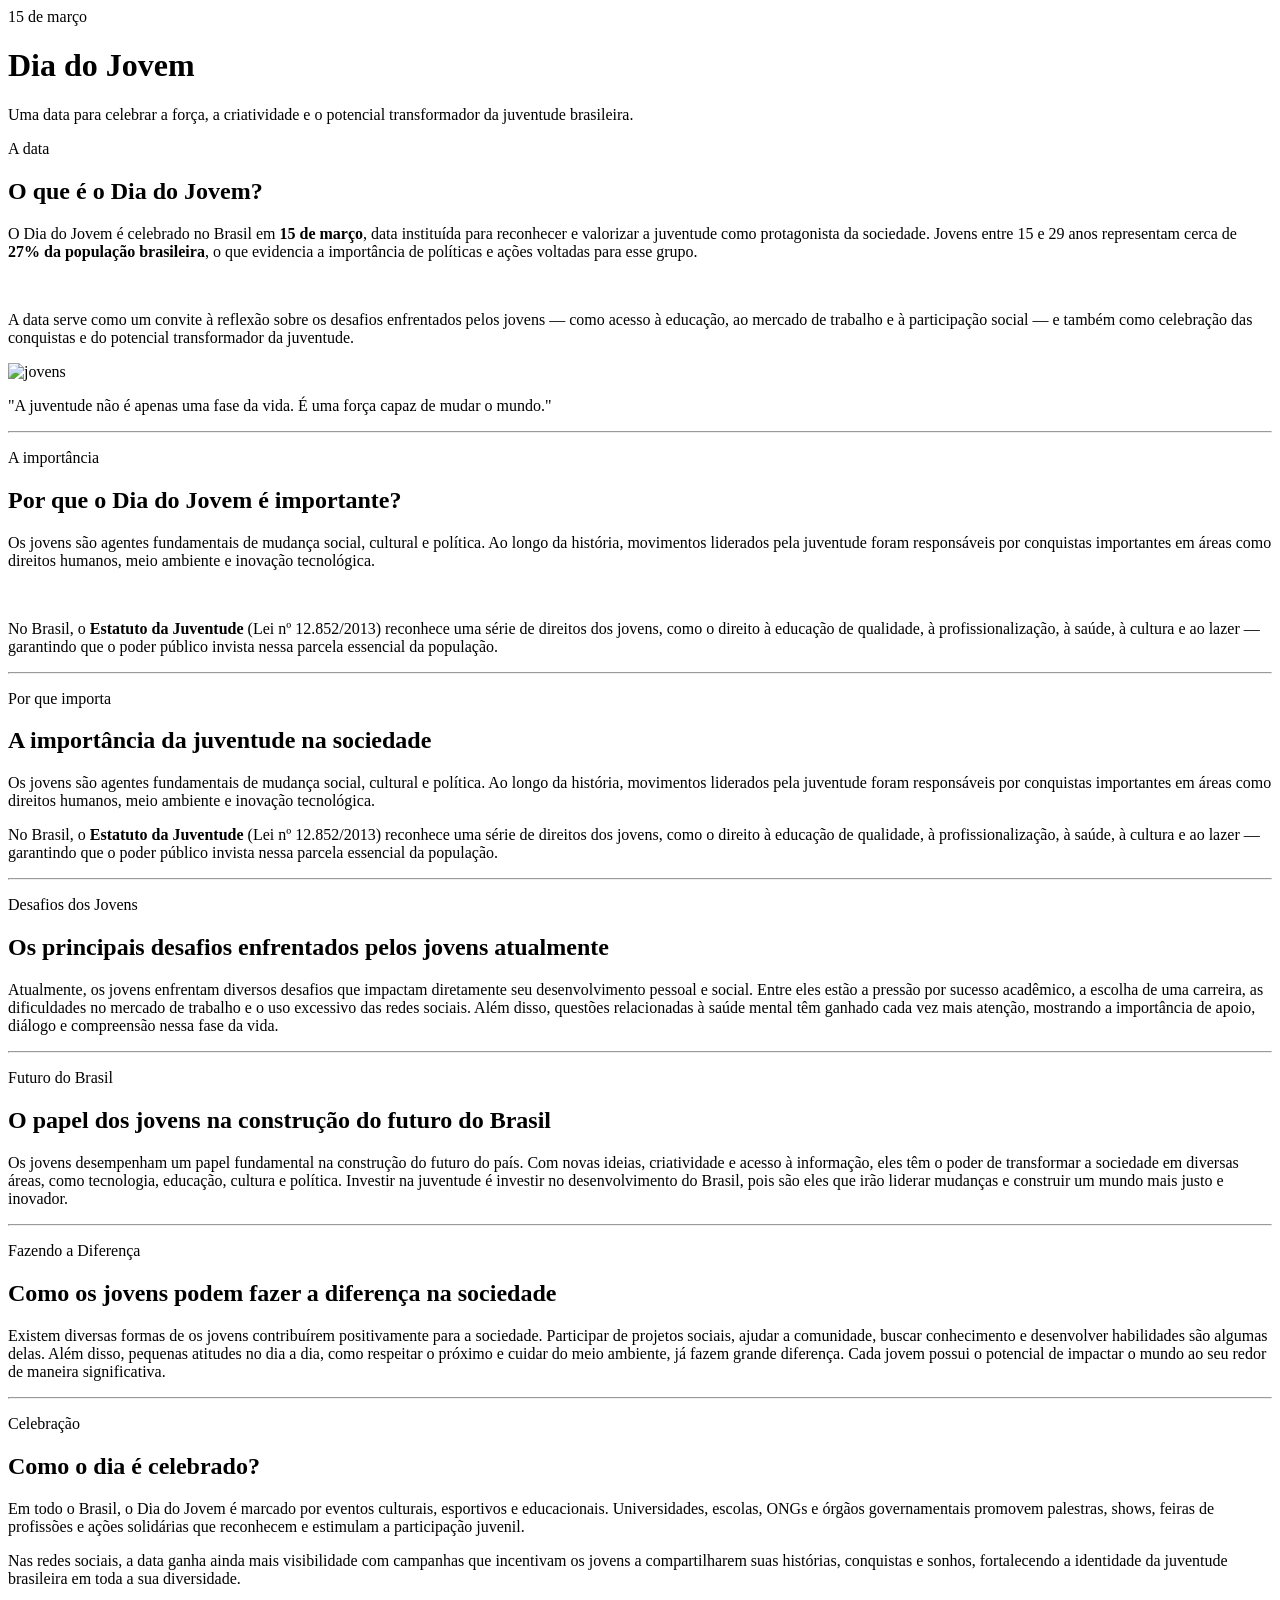
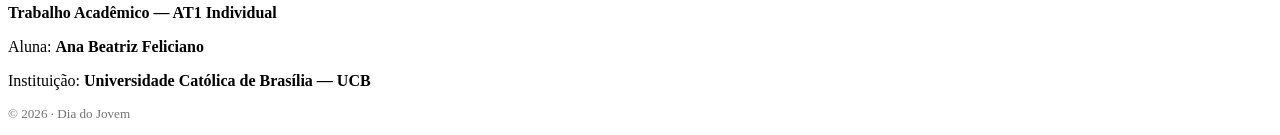
==== Dia do Jovem/index.html @ 6cd89dac "Dia do Jovem" ====
<html>
<head>
    <title>Dia do Jovem</title>
    
    <link rel="stylesheet" href="Dia do Jovem.css" />

    <link href="https://fonts.googleapis.com/css2?family=Playfair+Display:wght@700;900&family=Lato:wght@300;400;700&display=swap" rel="stylesheet" />
</head>
<body>

    <header>
        <span class="caixa">15 de março</span>
        <h1>Dia do Jovem</h1>
        <p>Uma data para celebrar a força, a criatividade e o potencial transformador da juventude brasileira.</p>
    </header>

    <main>
        
        <div class="seção">
      <p class="seção-tópico">A data</p>
      <h2>O que é o Dia do Jovem?</h2>
      <p>
        O Dia do Jovem é celebrado no Brasil em <strong>15 de março</strong>, data instituída para reconhecer e valorizar a juventude como protagonista da sociedade. Jovens entre 15 e 29 anos representam cerca de <strong>27% da população brasileira</strong>, o que evidencia a importância de políticas e ações voltadas para esse grupo.
      </p>
      <br>
      <p>
        A data serve como um convite à reflexão sobre os desafios enfrentados pelos jovens — como acesso à educação, ao mercado de trabalho e à participação social — e também como celebração das conquistas e do potencial transformador da juventude.
      </p>
      <img src="../Trabalho 01/Imagens/Jovens.jpg" alt="jovens">
      <div class="citação">
        <p>"A juventude não é apenas uma fase da vida. É uma força capaz de mudar o mundo."</p>
      </div>

      <hr class="espaço" />

      <div class="seção">
      <p class="seção-tópico">A importância</p>
      <h2>Por que o Dia do Jovem é importante?</h2>
      <p>
        Os jovens são agentes fundamentais de mudança social, cultural e política. Ao longo da história, movimentos liderados pela juventude foram responsáveis por conquistas importantes em áreas como direitos humanos, meio ambiente e inovação tecnológica.
      </p>
      <br>
      <p>
        No Brasil, o <strong>Estatuto da Juventude</strong> (Lei nº 12.852/2013) reconhece uma série de direitos dos jovens, como o direito à educação de qualidade, à profissionalização, à saúde, à cultura e ao lazer — garantindo que o poder público invista nessa parcela essencial da população.
      </p>
      </div>

      <hr class="espaço" />

      <div class="seção">
      <p class="seção-tópico">Por que importa</p>
      <h2>A importância da juventude na sociedade</h2>
      <p>
        Os jovens são agentes fundamentais de mudança social, cultural e política. Ao longo da história, movimentos liderados pela juventude foram responsáveis por conquistas importantes em áreas como direitos humanos, meio ambiente e inovação tecnológica.
      </p>
      <p>
        No Brasil, o <strong>Estatuto da Juventude</strong> (Lei nº 12.852/2013) reconhece uma série de direitos dos jovens, como o direito à educação de qualidade, à profissionalização, à saúde, à cultura e ao lazer — garantindo que o poder público invista nessa parcela essencial da população.
      </p>
      </div>

      <hr class="espaço" />

      <div class="seção">
        <p class="seção-tópico">Desafios dos Jovens</p>
        <h2>Os principais desafios enfrentados pelos jovens atualmente</h2>
        <p>Atualmente, os jovens enfrentam diversos desafios que impactam diretamente seu desenvolvimento pessoal e social. Entre eles estão a pressão por sucesso acadêmico, a escolha de uma carreira, as dificuldades no mercado de trabalho e o uso excessivo das redes sociais. Além disso, questões relacionadas à saúde mental têm ganhado cada vez mais atenção, mostrando a importância de apoio, diálogo e compreensão nessa fase da vida.</p>
      </div>

      <hr class="espaço" />

      <div class="seção">
        <p class="seção-tópico">Futuro do Brasil</p>
        <h2>O papel dos jovens na construção do futuro do Brasil</h2>
        <p>Os jovens desempenham um papel fundamental na construção do futuro do país. Com novas ideias, criatividade e acesso à informação, eles têm o poder de transformar a sociedade em diversas áreas, como tecnologia, educação, cultura e política. Investir na juventude é investir no desenvolvimento do Brasil, pois são eles que irão liderar mudanças e construir um mundo mais justo e inovador.</p>
      </div>

      <hr class="espaço" />

      <div class="seção">
        <p class="seção-tópico">Fazendo a Diferença</p>
        <h2>Como os jovens podem fazer a diferença na sociedade</h2>
        <p>Existem diversas formas de os jovens contribuírem positivamente para a sociedade. Participar de projetos sociais, ajudar a comunidade, buscar conhecimento e desenvolver habilidades são algumas delas. Além disso, pequenas atitudes no dia a dia, como respeitar o próximo e cuidar do meio ambiente, já fazem grande diferença. Cada jovem possui o potencial de impactar o mundo ao seu redor de maneira significativa.</p>
      </div>

      <hr class="espaço" />


      <div class="seção">
        <p class="seção-tópico">Celebração</p>
        <h2>Como o dia é celebrado?</h2>
        <p>
        Em todo o Brasil, o Dia do Jovem é marcado por eventos culturais, esportivos e educacionais. Universidades, escolas, ONGs e órgãos governamentais promovem palestras, shows, feiras de profissões e ações solidárias que reconhecem e estimulam a participação juvenil.
      </p>
      <p>
        Nas redes sociais, a data ganha ainda mais visibilidade com campanhas que incentivam os jovens a compartilharem suas histórias, conquistas e sonhos, fortalecendo a identidade da juventude brasileira em toda a sua diversidade.
      </p>
      </div>
  </main>

    <footer>
        <p><strong>Trabalho Acadêmico — AT1 Individual</strong></p>
        <p>Aluna: <strong>Ana Beatriz Feliciano</strong></p>
        <p>Instituição: <strong>Universidade Católica de Brasília — UCB</strong></p>
        <p style="margin-top: 10px; font-size: 0.82rem; opacity: 0.55;">© 2026 · Dia do Jovem</p>
    </footer>



</body>
</html>
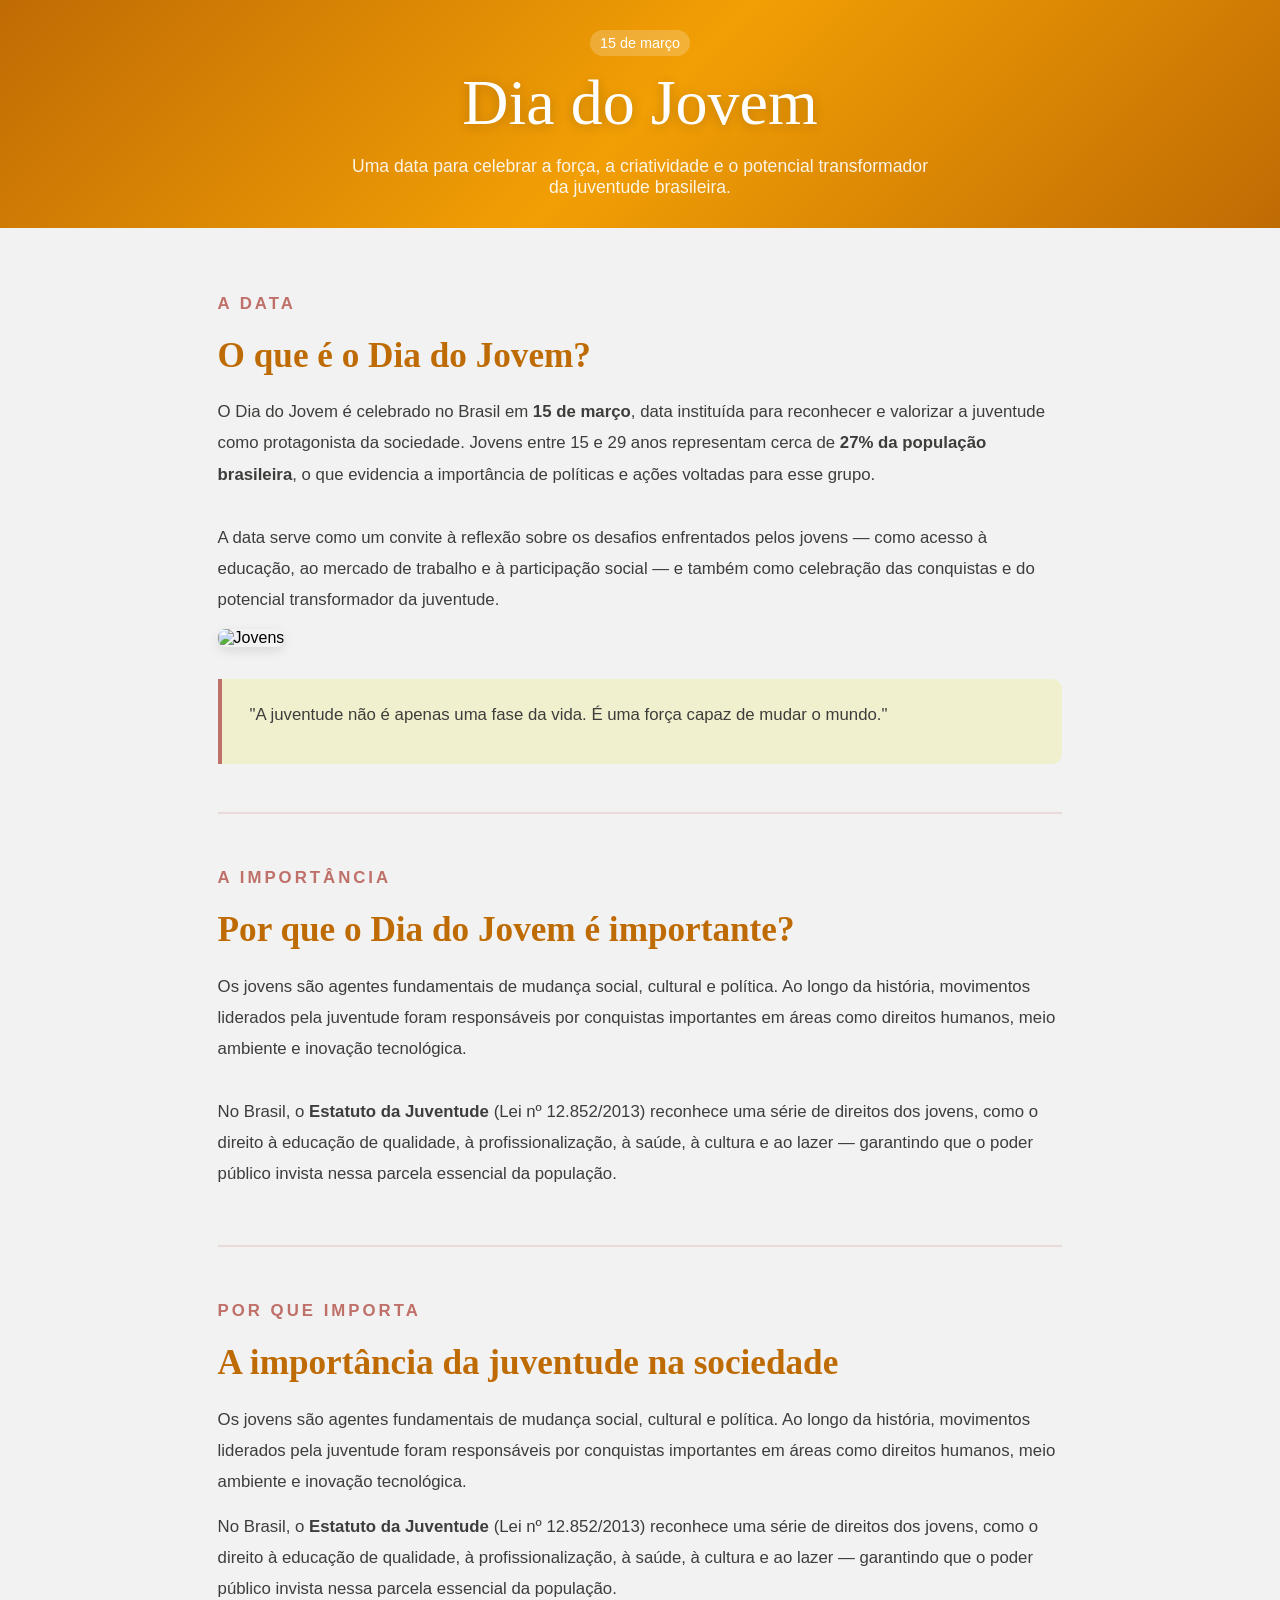
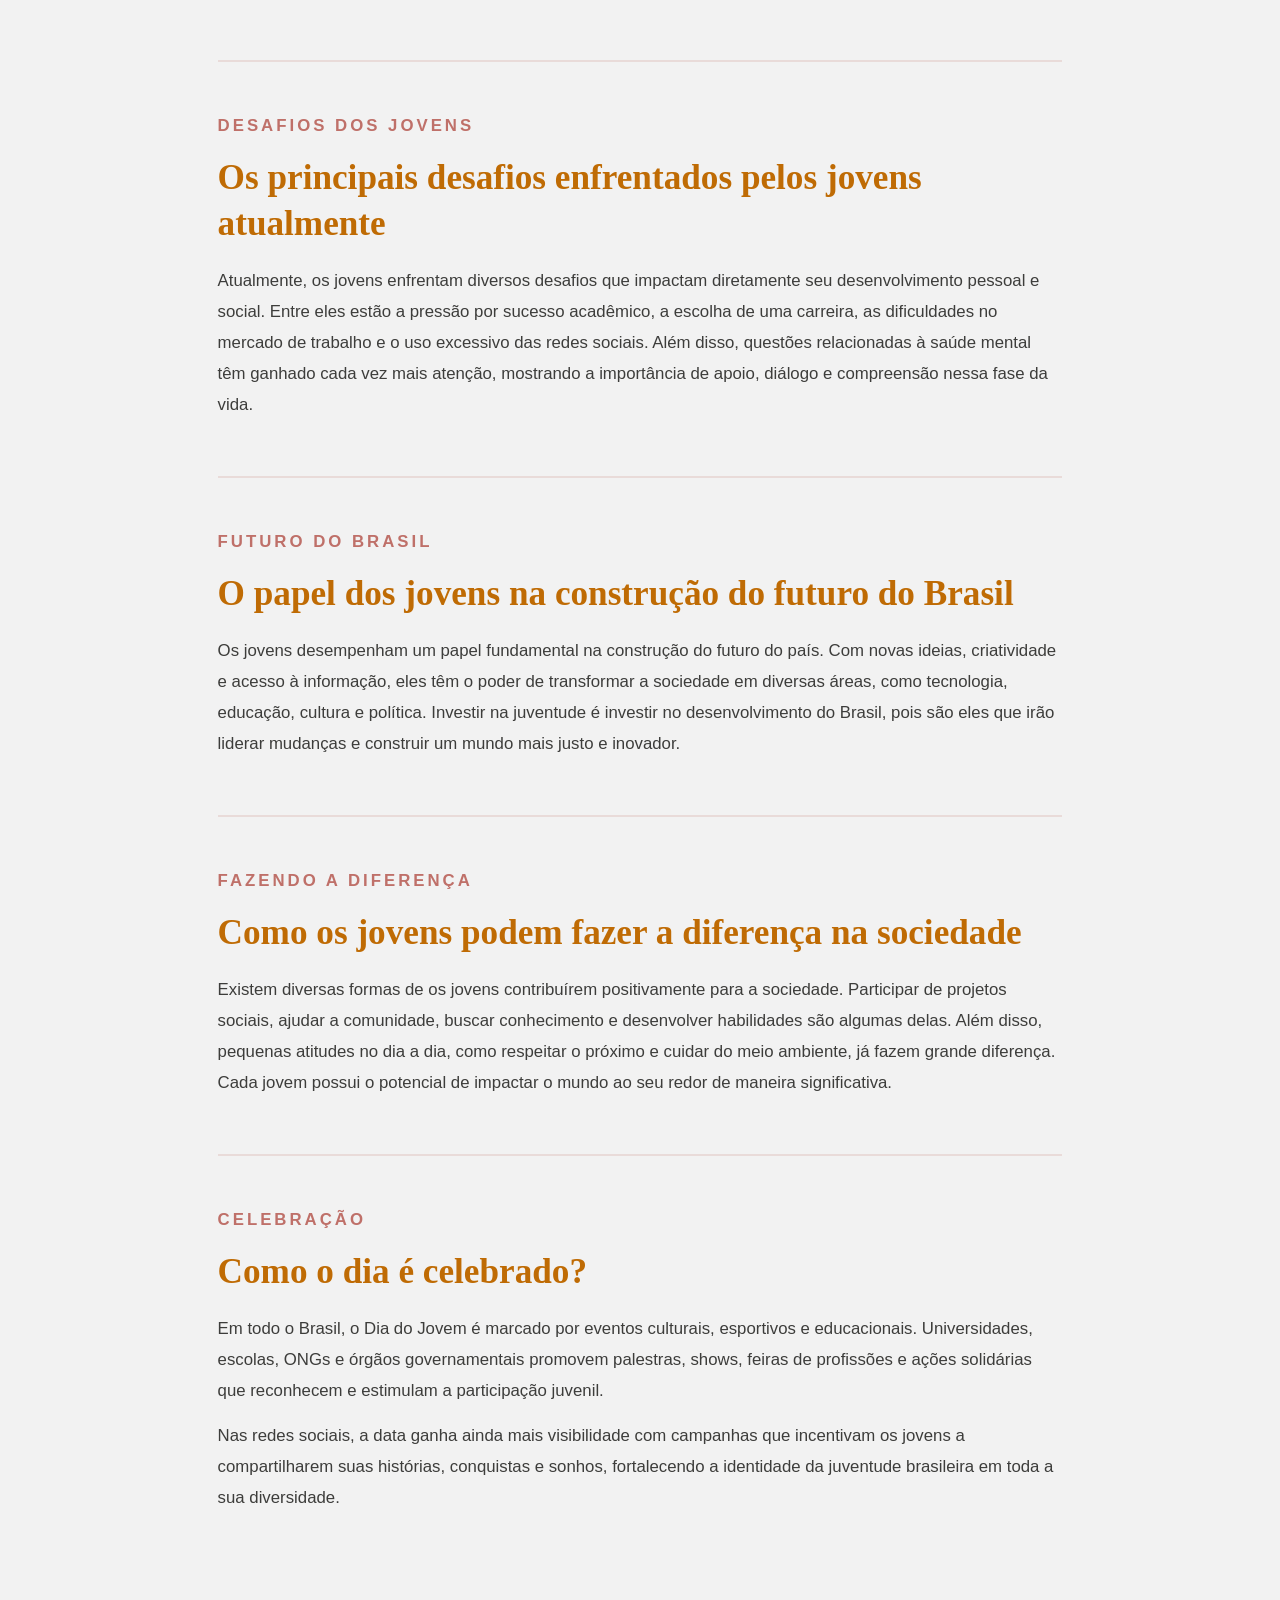
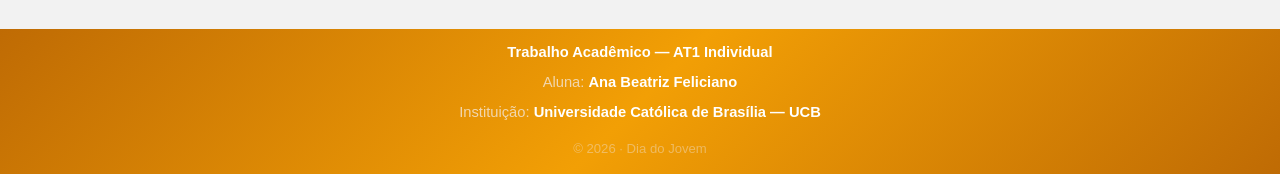
==== commit 56728645: "Autualização" ====
--- a/Dia do Jovem/index.html
+++ b/Dia do Jovem/index.html
@@ -3,7 +3,7 @@
 <head>
     <title>Dia do Jovem</title>
     
-    <link rel="stylesheet" href="Dia do Jovem.css" />
+    <link rel="stylesheet" href="style.css">
 
     <link href="https://fonts.googleapis.com/css2?family=Playfair+Display:wght@700;900&family=Lato:wght@300;400;700&display=swap" rel="stylesheet" />
 </head>
@@ -27,7 +27,7 @@
       <p>
         A data serve como um convite à reflexão sobre os desafios enfrentados pelos jovens — como acesso à educação, ao mercado de trabalho e à participação social — e também como celebração das conquistas e do potencial transformador da juventude.
       </p>
-      <img src="../Trabalho 01/Imagens/Jovens.jpg" alt="jovens">
+      <img src="img/Jovens.jpg" alt="Jovens">
       <div class="citação">
         <p>"A juventude não é apenas uma fase da vida. É uma força capaz de mudar o mundo."</p>
       </div>
--- a/Dia do Jovem/style.css
+++ b/Dia do Jovem/style.css
@@ -0,0 +1,133 @@
+*,
+*::before,
+*::after {
+  box-sizing: border-box;
+  margin: 0;
+  padding: 0;
+}
+body {
+  margin: 0;
+  height: 100vh;
+  overflow: auto;
+  display: flex;
+  flex-direction: column;
+  background-color: #f2f2f2;
+
+  font-family: "Lato", sans-serif;
+}
+
+h1,
+h2 {
+  font-family: "Playfair Display", serif;
+}
+
+header {
+  background: linear-gradient(135deg, #bf6b04 0%, #f29f05 50%, #bf6b04 100%);
+  color: #fff;
+  text-align: center;
+  padding: 30px 15%;
+}
+
+header .caixa {
+  display: inline-block;
+  background: rgba(255, 255, 255, 0.2);
+  color: white;
+  padding: 5px 10px;
+  border-radius: 20px;
+  font-size: 0.9em;
+  margin-bottom: 10px;
+}
+
+header h1 {
+  font-family: "Playfair Display", serif;
+  font-size: clamp(2.2rem, 6vw, 4rem);
+  font-weight: 300;
+  line-height: 1.15;
+  margin-bottom: 16px;
+  text-shadow: 0 2px 12px rgba(0, 0, 0, 0.2);
+}
+
+header p {
+  font-size: 1.1rem;
+  font-weight: 300;
+  opacity: 0.9;
+  max-width: 600px;
+  margin: 0 auto;
+}
+
+main {
+  max-width: 100%;
+  padding: 60px 17%;
+}
+
+.espaço {
+  border: none;
+  border-top: 2px solid #bf70692d;
+  margin: 48px 0;
+}
+
+.seção {
+  margin-bottom: 56px;
+}
+
+.seção-tópico {
+  font-size: 12px;
+  font-weight: 700;
+  letter-spacing: 3px;
+  text-transform: uppercase;
+  color: #bf7069 !important;
+  margin-bottom: 10px;
+}
+
+.seção h2 {
+  font-family: "Playfair Display", serif;
+  font-size: clamp(1.5rem, 3vw, 2.2rem);
+  font-weight: 700;
+  color: #bf6b04;
+  margin-bottom: 18px;
+  line-height: 1.3;
+}
+
+.seção p {
+  font-size: 1.05rem;
+  line-height: 1.85;
+  color: #3d3d3b;
+  margin-bottom: 14px;
+}
+
+.citação {
+  border-left: 4px solid #bf7069;
+  background: #f2efbba4;
+  padding: 20px 28px;
+  border-radius: 0 10px 10px 0;
+  margin: 32px 0;
+}
+
+footer {
+  background: linear-gradient(135deg, #bf6b04 0%, #f29f05 50%, #bf6b04 100%);
+  color: #f1d6ae;
+  text-align: center;
+  padding: 10px 15%;
+}
+
+footer p {
+  font-size: 0.92rem;
+  line-height: 1.9;
+  margin-bottom: 2px;
+}
+
+footer strong {
+  color: #fff;
+  font-weight: 700;
+}
+
+main {
+  flex: 1;
+}
+
+img {
+  max-width: 100%;
+  height: auto;
+  border-radius: 8px;
+  box-shadow: 0 4px 12px rgba(0, 0, 0, 0.1);
+}
